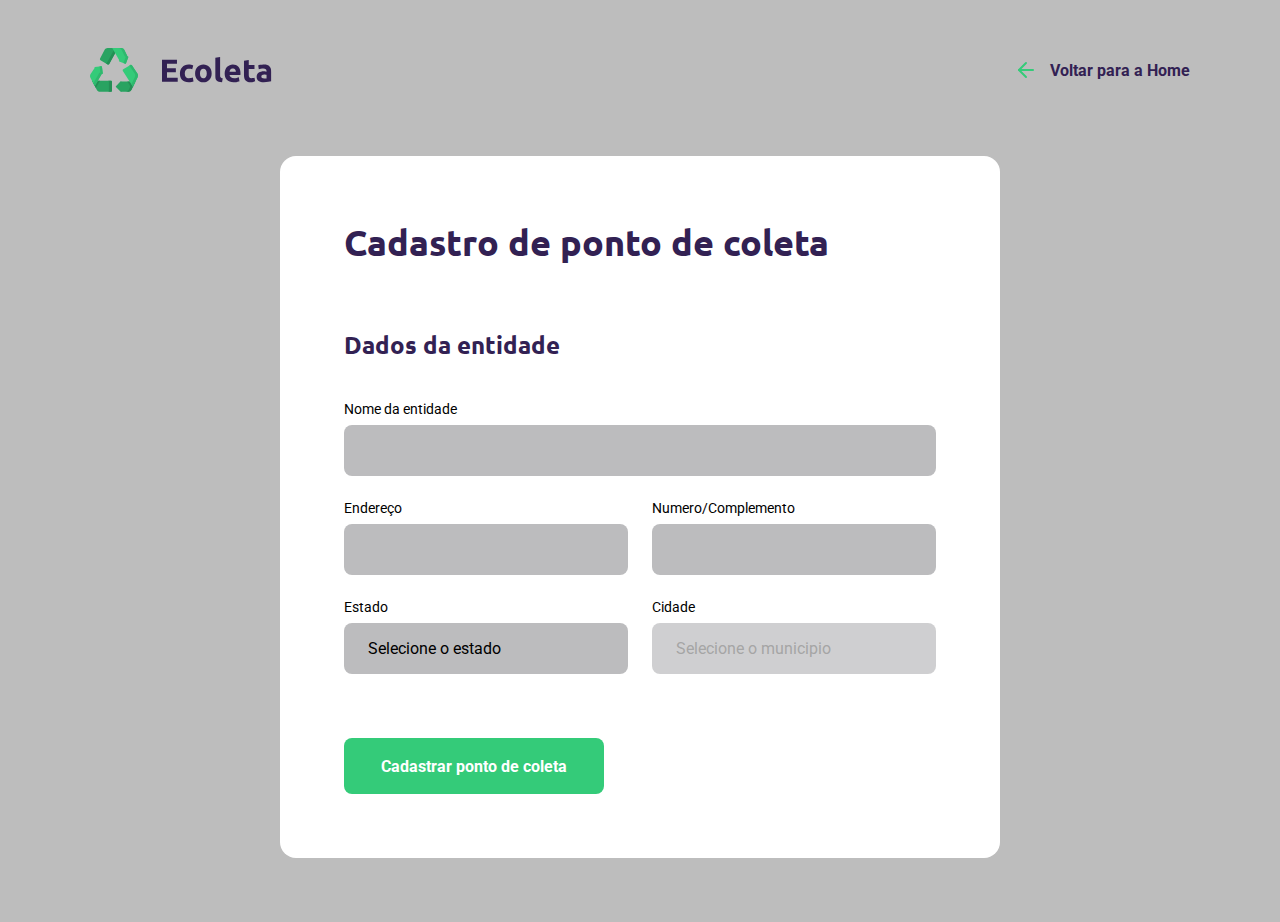
==== create-point.html @ f86631a2 "consuming IBGE API for the form" ====
<!DOCTYPE html>
<html lang="pt-br">
  <head>
    <meta charset="UTF-8" />
    <meta name="viewport" content="width=device-width, initial-scale=1.0" />
    <title>Cadastro - Ecoleta</title>

    <link rel="stylesheet" href="/styles/main.css" />
    <link rel="stylesheet" href="/styles/create-point.css" />

    <link rel="stylesheet" href="/styles/responsive.css" />
  </head>
  <body>
    <div id="page-create-point">
      <header>
        <img src="/assets/logo.svg" alt="Ecoleta" />

        <a href="./index.html">
          <span></span>
          Voltar para a Home
        </a>
      </header>

      <form action="">
        <h1>Cadastro de ponto de coleta</h1>

        <!-- fieldset = coleção de campos para o formulario -->
        <fieldset>
          <legend>
            <h2>Dados da entidade</h2>
          </legend>

          <div class="field">
            <label for="name">Nome da entidade</label>
            <input type="text" name="name" />
          </div>

          <div class="field-group">
            <div class="field">
              <label for="address">Endereço</label>
              <input type="text" name="address" />
            </div>

            <div class="field">
              <label for="address2">Numero/Complemento</label>
              <input type="text" name="address2" />
            </div>
          </div>

          <div class="field-group">
            <div class="field">
              <label for="state">Estado</label>
              <select name="UF">
                <option value="">Selecione o estado</option>
              </select>
              <input type="hidden" name="state" />
            </div>

            <div class="field">
              <label for="city">Cidade</label>
              <select name="city" disabled>
                <option value="">Selecione o municipio</option>
              </select>
            </div>
          </div>
        </fieldset>

        <button type="submit">Cadastrar ponto de coleta</button>
      </form>
    </div>
    <script src="./scripts/create-point.js"></script>
  </body>
</html>
---- styles/main.css ----
@import url("https://fonts.googleapis.com/css2?family=Roboto:wght@300;700&family=Ubuntu:wght@700&display=swap");

:root {
  --rocketseat-color: #7159c1;
  --background-color: #bdbdbd;
  --title-color: #322153;
  --primary-color: #34cb79;
}

* {
  font-family: "Roboto", sans-serif;

  box-sizing: border-box;

  margin: 0;
  padding: 0;
}
body {
  background: var(--background-color);

  -webkit-font-smoothing: antialiased;
}
a {
  text-decoration: none;
}
h1,
h2,
h3,
h4,
h5,
h6 {
  font-family: "Ubuntu", sans-serif;
  color: var(--title-color);
}
---- styles/create-point.css ----
#page-create-point {
  width: 90%;
  max-width: 1100px;

  /* alinhamento pelo lado de fora da caixa  */
  margin: 0 auto;
}
#page-create-point header {
  margin-top: 48px;

  display: flex;
  align-items: center;
  justify-content: space-between;
}
#page-create-point header a {
  color: var(--title-color);
  font-weight: bold;

  display: flex;
  align-items: center;
}

#page-create-point header a span {
  background-image: url("../assets/arrow-left.svg");
  display: flex;

  width: 20px;
  height: 24px;
  margin-right: 16px;
}

form {
  background-color: white;

  padding: 64px;
  margin: 64px auto;
  border-radius: 16px;

  max-width: 720px;
}

form h1 {
  font-size: 36px;
}

form fieldset {
  margin-top: 64px;
  border: 0;
}
form legend {
  margin-bottom: 40px;
}
form legend h2 {
  font-size: 24px;
}
form .field-group {
  display: flex;
}
form .field {
  display: flex;
  flex-direction: column;
  flex: 1;

  margin-bottom: 24px;
}
form input,
form select {
  background-color: #bcbcbe;
  border: 0;
  border-radius: 8px;
  padding: 16px 24px;

  font-size: 16px;

  /* outline: none;
  opcional para retirar as bordas que identificam o campo selecionado*/
}

form select {
  /* usado para resetar as configurações do select e aplicar o que definimos acima */
  -webkit-appearance: none;
  -moz-appearance: none;
  appearance: none;
}
form label {
  font-size: 14px;

  margin-bottom: 8px;
}
form .field-group .field + .field {
  margin-left: 24px;
}
form button {
  width: 260px;
  height: 56px;
  background-color: var(--primary-color);

  border: 0;
  border-radius: 8px;

  margin-top: 40px;

  color: white;
  font-weight: bold;
  font-size: 16px;

  transition: 400ms;
}

form button:hover {
  background-color: #2fb86e;
}
---- styles/responsive.css ----
@media (max-width: 900px) {
  #page-home {
    background-position-x: 70vw;
  }
  #page-home .content {
    align-items: center;
    text-align: center;
  }
  #page-home header a {
    position: absolute;
    bottom: 48px;

    left: 50%;
    transform: translateX(-50%);
    /* faz com que encontre o ponto medio do elemento e centralize */
  }
  #page-home main {
    align-items: center;
  }
}
@media (min-width: 1700px) {
  #page-home {
    background-position-x: 40vw;
  }
}
@media (max-height: 760px) {
  #page-home {
    background-position-y: 200px;
  }
}
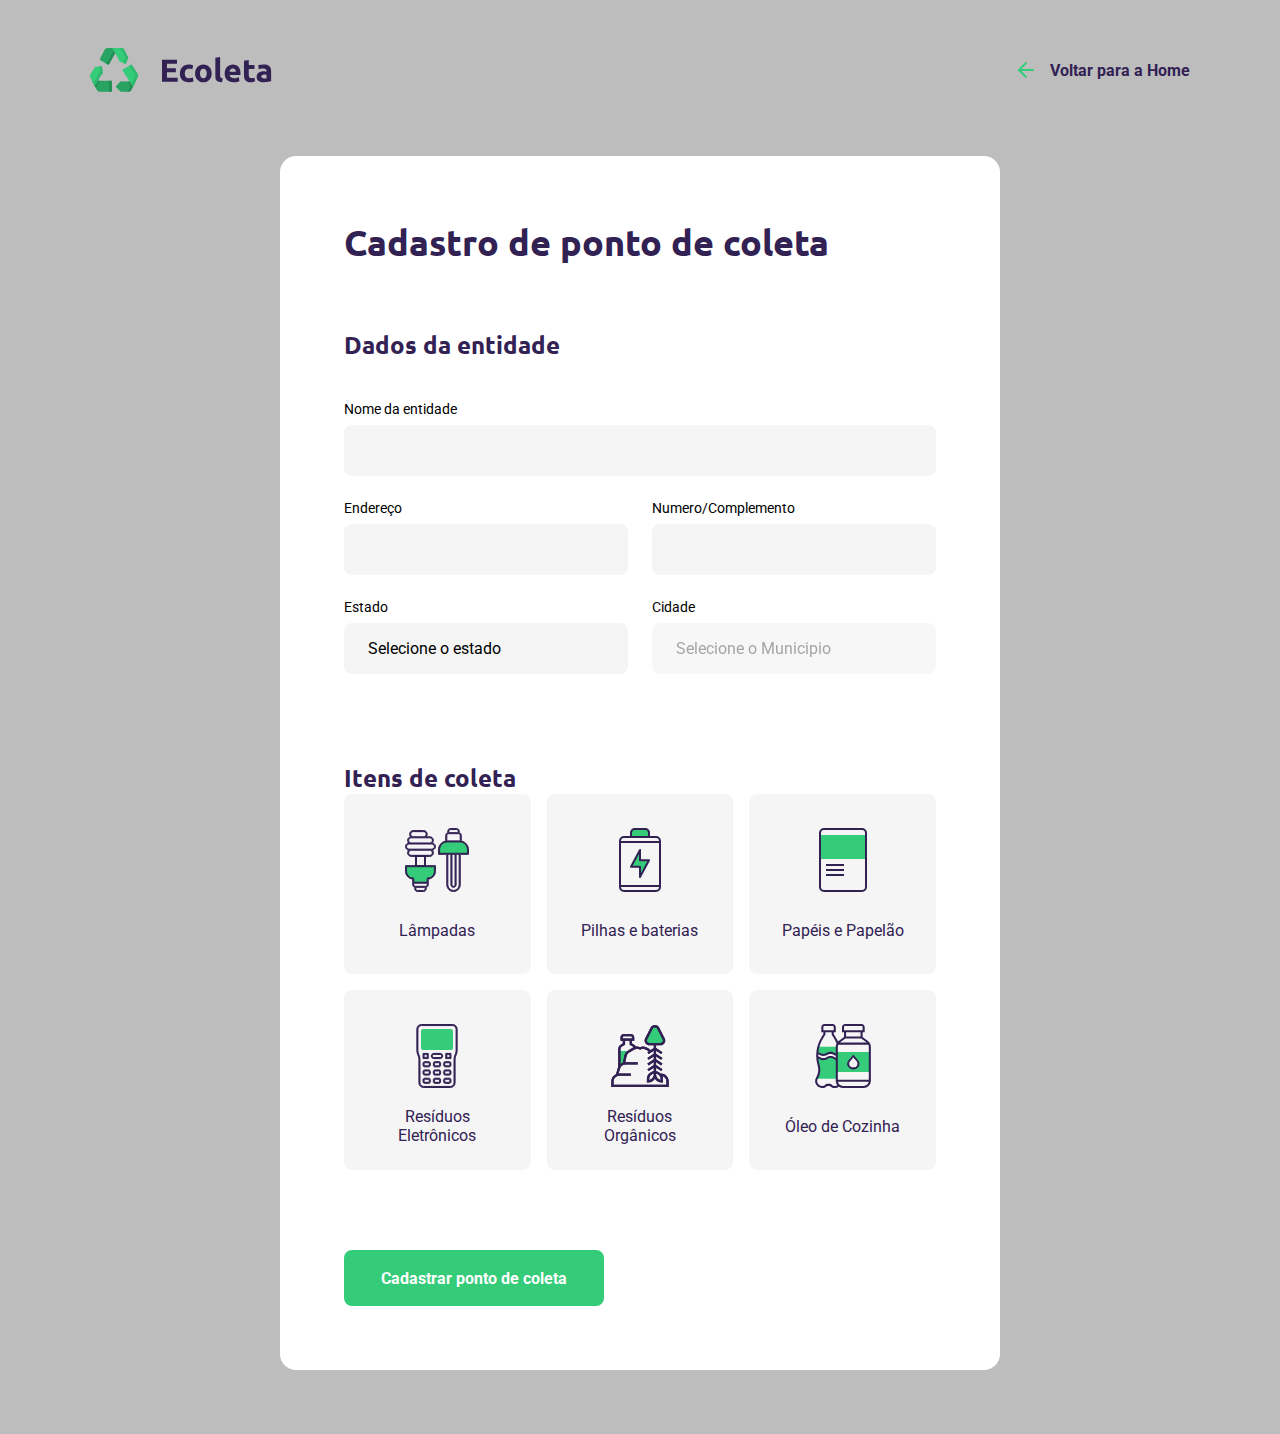
==== commit bc0d7294: "completed form script" ====
--- a/create-point.html
+++ b/create-point.html
@@ -32,25 +32,25 @@
 
           <div class="field">
             <label for="name">Nome da entidade</label>
-            <input type="text" name="name" />
+            <input type="text" name="name" required />
           </div>
 
           <div class="field-group">
             <div class="field">
               <label for="address">Endereço</label>
-              <input type="text" name="address" />
+              <input type="text" name="address" required />
             </div>
 
             <div class="field">
               <label for="address2">Numero/Complemento</label>
-              <input type="text" name="address2" />
+              <input type="text" name="address2" required />
             </div>
           </div>
 
           <div class="field-group">
             <div class="field">
               <label for="state">Estado</label>
-              <select name="UF">
+              <select name="UF" required>
                 <option value="">Selecione o estado</option>
               </select>
               <input type="hidden" name="state" />
@@ -58,11 +58,54 @@
 
             <div class="field">
               <label for="city">Cidade</label>
-              <select name="city" disabled>
-                <option value="">Selecione o municipio</option>
+              <select name="city" disabled required>
+                <option value="">Selecione o Municipio</option>
               </select>
             </div>
           </div>
+        </fieldset>
+
+        <fieldset>
+          <legend>
+            <h2>Itens de coleta</h2>
+
+            <div class="items-grid">
+              <li data-id="1">
+                <img src="./assets/lampadas.svg" alt="Lâmpadas" />
+                <span>Lâmpadas</span>
+              </li>
+
+              <li data-id="2">
+                <img src="./assets/baterias.svg" alt="Pilhas e baterias" />
+                <span>Pilhas e baterias</span>
+              </li>
+
+              <li data-id="3">
+                <img src="./assets/papeis-papelao.svg" alt="Papéis e Papelão" />
+                <span>Papéis e Papelão</span>
+              </li>
+
+              <li data-id="4">
+                <img
+                  src="./assets/eletronicos.svg"
+                  alt="Resíduos Eletrônicos"
+                />
+                <span>Resíduos Eletrônicos</span>
+              </li>
+
+              <li data-id="5">
+                <img src="./assets/organicos.svg" alt="Resíduos Orgânicos" />
+                <span>Resíduos Orgânicos</span>
+              </li>
+
+              <li data-id="6">
+                <img src="./assets/oleo.svg" alt="Óleo de Cozinha" />
+                <span>Óleo de Cozinha</span>
+              </li>
+            </div>
+
+            <input type="hidden" name="items" />
+          </legend>
         </fieldset>
 
         <button type="submit">Cadastrar ponto de coleta</button>
--- a/styles/create-point.css
+++ b/styles/create-point.css
@@ -65,7 +65,7 @@
 }
 form input,
 form select {
-  background-color: #bcbcbe;
+  background-color: #f5f5f5;
   border: 0;
   border-radius: 8px;
   padding: 16px 24px;
@@ -110,3 +110,50 @@
 form button:hover {
   background-color: #2fb86e;
 }
+
+.items-grid {
+  display: grid;
+  grid-template-columns: 1fr 1fr 1fr;
+  gap: 16px;
+}
+
+.items-grid li {
+  background-color: #f5f5f5;
+
+  list-style: none;
+
+  border: 2px solid #f5f5f5;
+  border-radius: 8px;
+
+  height: 180px;
+
+  padding: 32px 24px 16px;
+
+  display: flex;
+  flex-direction: column;
+  align-items: center;
+  justify-content: space-between;
+
+  text-align: center;
+
+  cursor: pointer;
+}
+.items-grid li span {
+  margin-top: 12px;
+
+  flex: 1;
+
+  display: flex;
+  align-items: center;
+
+  color: var(--title-color);
+}
+
+.items-grid li.selected {
+  background-color: #e1faec;
+  border: 2px solid #34cb79;
+}
+.items-grid li img,
+.items-grid li span {
+  pointer-events: none;
+}
--- a/styles/responsive.css
+++ b/styles/responsive.css
@@ -1,6 +1,6 @@
 @media (max-width: 900px) {
   #page-home {
-    background-position-x: 70vw;
+    background-position-x: 75vw;
   }
   #page-home .content {
     align-items: center;
